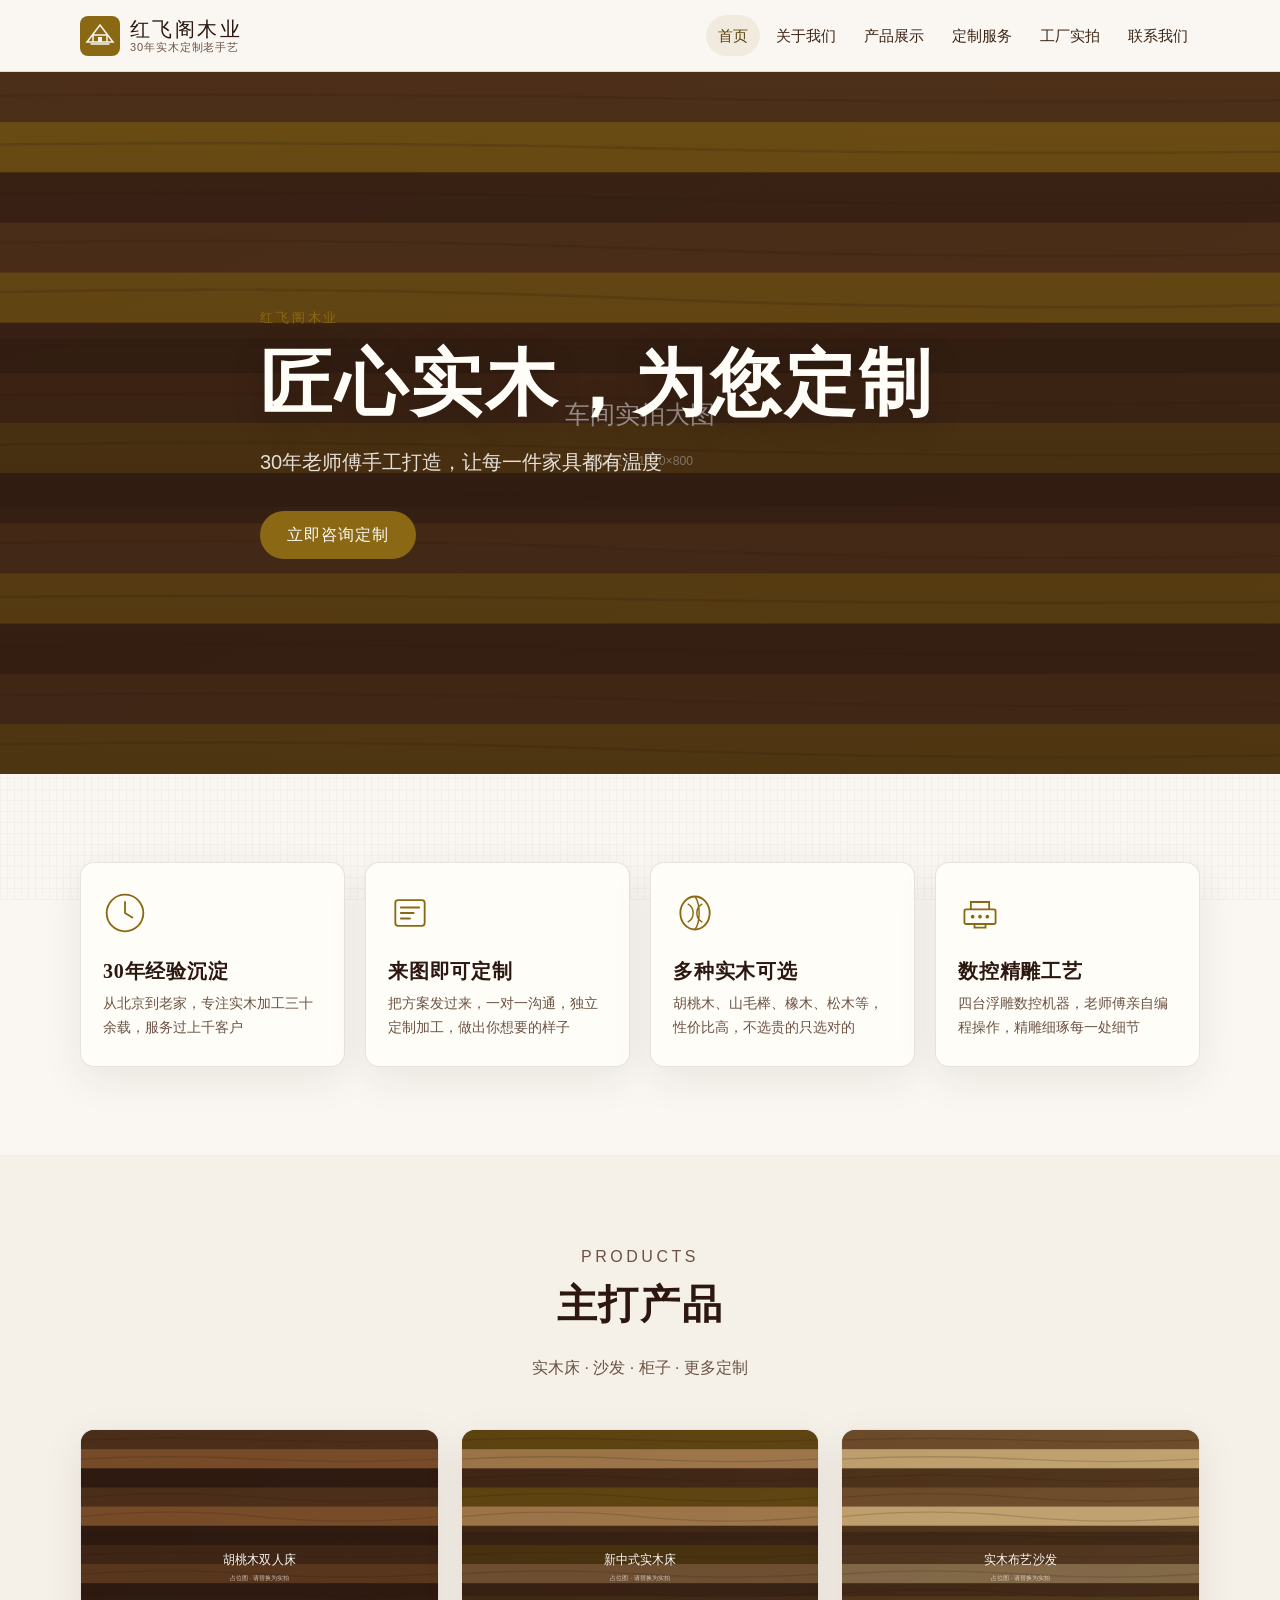
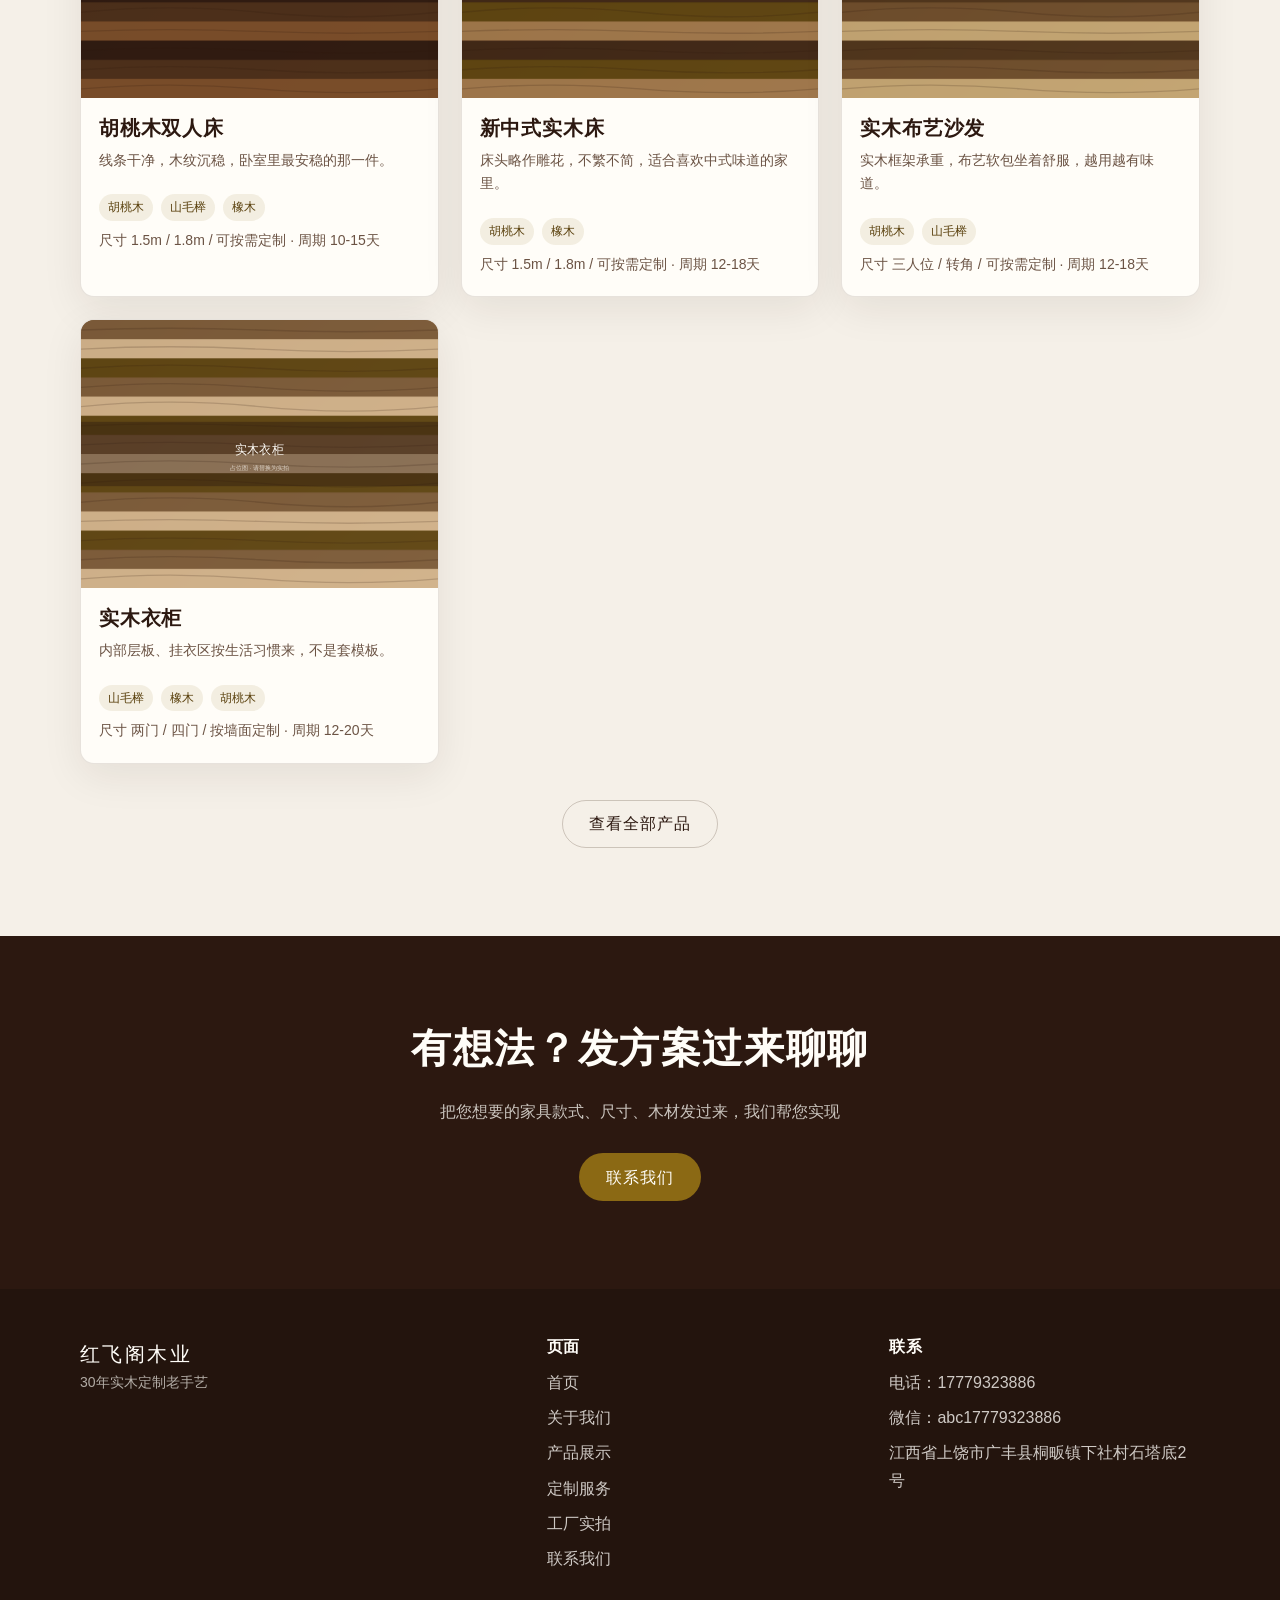
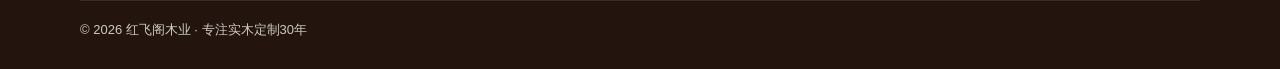
==== index.html @ c5421248 "first push" ====
<!DOCTYPE html>
<html lang="zh-CN">
<head>
  <meta charset="UTF-8">
  <meta name="viewport" content="width=device-width, initial-scale=1.0">
  <title>红飞阁木业 · 匠心实木，为您定制</title>
  <meta name="description" content="20年老师傅手工打造实木家具，来图定制床、沙发、柜子。胡桃木、山毛榉、橡木等多种实木可选。">
  <meta property="og:title" content="红飞阁木业 · 匠心实木，为您定制">
  <meta property="og:description" content="20年老师傅手工打造，让每一件家具都有温度。来图定制，多种实木可选。">
  <meta property="og:type" content="website">
  <meta property="og:image" content="images/hero/hero-bg.svg">
  <meta name="theme-color" content="#8B6914">
  <link rel="icon" href="images/favicon.svg" type="image/svg+xml">
  <link rel="stylesheet" href="css/style.css">
</head>
<body data-page="home">
  <a class="skip-link" href="#main">跳到主要内容</a>
  <header class="site-header" id="site-header"></header>
  <main id="main"></main>
  <footer class="site-footer" id="site-footer"></footer>
  <nav class="mobile-bar" id="mobile-bar" aria-label="快捷联系"></nav>
  <noscript>
    <section class="section">
      <div class="wrap">
        <h1>匠心实木，为您定制</h1>
        <p>请启用 JavaScript 以浏览完整网站。您也可以直接前往 <a href="contact.html">联系我们</a>。</p>
      </div>
    </section>
  </noscript>
  <script src="js/main.js"></script>
</body>
</html>
---- css/style.css ----
/* 红飞阁木业 — 全站样式 */

:root {
  --wood: #8b6914;
  --wood-light: #a0784c;
  --wood-soft: #c4a574;
  --wood-dark: #5c4310;
  --bg: #faf7f2;
  --bg-alt: #f5f0e8;
  --bg-deep: #2c1810;
  --ink: #2c1810;
  --ink-soft: #3c2415;
  --ink-muted: #6b5344;
  --moss: #4a6741;
  --moss-soft: #6b8a62;
  --line: rgba(60, 36, 21, 0.12);
  --line-strong: rgba(60, 36, 21, 0.22);
  --paper: #fffdf8;
  --shadow: 0 12px 40px rgba(44, 24, 16, 0.08);
  --shadow-lg: 0 24px 60px rgba(44, 24, 16, 0.14);
  --radius: 14px;
  --header-h: 72px;
  --bar-h: 64px;
  --font-serif: "Songti SC", "STSong", "SimSun", "Noto Serif SC", "Source Han Serif SC", Georgia, serif;
  --font-sans: "PingFang SC", "Hiragino Sans GB", "Microsoft YaHei", "Noto Sans SC", "Source Han Sans SC", sans-serif;
  --max: 1120px;
}

*,
*::before,
*::after {
  box-sizing: border-box;
}

html {
  scroll-behavior: smooth;
}

body {
  margin: 0;
  color: var(--ink);
  background: var(--bg);
  font-family: var(--font-sans);
  font-size: 16px;
  line-height: 1.7;
  -webkit-font-smoothing: antialiased;
}

body::before {
  content: "";
  position: fixed;
  inset: 0;
  pointer-events: none;
  z-index: 0;
  opacity: 0.035;
  background-image:
    repeating-linear-gradient(90deg, #3c2415 0 1px, transparent 1px 7px),
    repeating-linear-gradient(0deg, #3c2415 0 1px, transparent 1px 11px);
}

img {
  max-width: 100%;
  display: block;
}

a {
  color: inherit;
  text-decoration: none;
}

button,
input,
select,
textarea {
  font: inherit;
  color: inherit;
}

h1, h2, h3, h4 {
  font-family: var(--font-serif);
  font-weight: 600;
  line-height: 1.25;
  letter-spacing: 0.04em;
  margin: 0 0 0.6em;
}

p { margin: 0 0 1em; }
p:last-child { margin-bottom: 0; }

.skip-link {
  position: absolute;
  left: 12px;
  top: -48px;
  z-index: 100;
  background: var(--ink);
  color: var(--bg);
  padding: 8px 14px;
}

.skip-link:focus { top: 12px; }

.wrap {
  width: min(var(--max), calc(100% - 40px));
  margin: 0 auto;
}

.section {
  position: relative;
  z-index: 1;
  padding: 88px 0;
}

.section-alt { background: var(--bg-alt); }

.eyebrow {
  display: inline-block;
  color: var(--wood);
  font-size: 13px;
  letter-spacing: 0.22em;
  text-transform: uppercase;
  margin-bottom: 10px;
}

.section-head {
  text-align: center;
  max-width: 640px;
  margin: 0 auto 48px;
}

.section-head h2 {
  font-size: clamp(28px, 4vw, 40px);
}

.section-head p {
  color: var(--ink-muted);
  font-size: 16px;
}

.btn {
  display: inline-flex;
  align-items: center;
  justify-content: center;
  gap: 8px;
  min-height: 48px;
  padding: 0 26px;
  border-radius: 999px;
  border: 1px solid transparent;
  background: var(--wood);
  color: #fffdf8;
  cursor: pointer;
  transition: transform 0.2s, background 0.2s, box-shadow 0.2s;
  letter-spacing: 0.06em;
}

.btn:hover {
  background: var(--wood-dark);
  transform: translateY(-1px);
  box-shadow: var(--shadow);
}

.btn-ghost {
  background: transparent;
  color: #fffdf8;
  border-color: rgba(255, 253, 248, 0.45);
}

.btn-ghost:hover { background: rgba(255, 253, 248, 0.1); }

.btn-line {
  background: transparent;
  color: var(--ink);
  border-color: var(--line-strong);
}

.btn-line:hover { background: var(--bg-alt); }

/* Header */

.site-header {
  position: sticky;
  top: 0;
  z-index: 40;
  height: var(--header-h);
  background: rgba(250, 247, 242, 0.88);
  backdrop-filter: blur(16px);
  border-bottom: 1px solid var(--line);
}

.header-inner {
  height: 100%;
  display: flex;
  align-items: center;
  justify-content: space-between;
  gap: 24px;
}

.brand {
  display: flex;
  align-items: center;
  gap: 10px;
  min-width: 0;
}

.brand img {
  width: 40px;
  height: 40px;
}

.brand-text {
  display: flex;
  flex-direction: column;
  line-height: 1.15;
}

.brand-name {
  font-family: var(--font-serif);
  font-size: 20px;
  letter-spacing: 0.12em;
}

.brand-sub {
  font-size: 11px;
  color: var(--ink-muted);
  letter-spacing: 0.08em;
}

.nav {
  display: flex;
  align-items: center;
  gap: 4px;
}

.nav a {
  padding: 8px 12px;
  border-radius: 999px;
  color: var(--ink-soft);
  font-size: 15px;
}

.nav a:hover,
.nav a.is-active {
  color: var(--wood-dark);
  background: rgba(139, 105, 20, 0.08);
}

.menu-toggle {
  display: none;
  width: 44px;
  height: 44px;
  border: 0;
  background: transparent;
  cursor: pointer;
  padding: 10px;
}

.menu-toggle span,
.menu-toggle span::before,
.menu-toggle span::after {
  display: block;
  width: 22px;
  height: 2px;
  background: var(--ink);
  position: relative;
  transition: 0.2s;
}

.menu-toggle span::before,
.menu-toggle span::after {
  content: "";
  position: absolute;
  left: 0;
}

.menu-toggle span::before { top: -7px; }
.menu-toggle span::after { top: 7px; }

body.nav-open .menu-toggle span { background: transparent; }
body.nav-open .menu-toggle span::before { top: 0; transform: rotate(45deg); }
body.nav-open .menu-toggle span::after { top: 0; transform: rotate(-45deg); }

/* Hero */

.hero {
  position: relative;
  z-index: 1;
  min-height: min(78vh, 720px);
  display: flex;
  align-items: center;
  color: #fffdf8;
  overflow: hidden;
}

.hero-bg {
  position: absolute;
  inset: 0;
  background:
    linear-gradient(180deg, rgba(44, 24, 16, 0.35) 0%, rgba(44, 24, 16, 0.62) 100%),
    center / cover no-repeat;
}

.hero-inner {
  position: relative;
  padding: 96px 0 80px;
  max-width: 760px;
}

.hero h1 {
  font-size: clamp(40px, 7vw, 72px);
  margin-bottom: 16px;
  text-shadow: 0 8px 30px rgba(0, 0, 0, 0.25);
}

.hero .lead {
  font-size: clamp(16px, 2vw, 20px);
  color: rgba(255, 253, 248, 0.86);
  margin-bottom: 32px;
}

/* Highlights */

.highlights {
  display: grid;
  grid-template-columns: repeat(4, 1fr);
  gap: 20px;
}

.hl-card {
  background: var(--paper);
  border: 1px solid var(--line);
  border-radius: var(--radius);
  padding: 28px 22px 26px;
  box-shadow: var(--shadow);
}

.hl-icon {
  width: 44px;
  height: 44px;
  margin-bottom: 16px;
  color: var(--wood);
}

.hl-card h3 {
  font-size: 20px;
  margin-bottom: 8px;
}

.hl-card p {
  color: var(--ink-muted);
  font-size: 14px;
}

/* Product cards */

.product-grid {
  display: grid;
  grid-template-columns: repeat(3, 1fr);
  gap: 22px;
}

.product-card {
  background: var(--paper);
  border: 1px solid var(--line);
  border-radius: var(--radius);
  overflow: hidden;
  box-shadow: var(--shadow);
  display: flex;
  flex-direction: column;
  text-align: left;
  cursor: pointer;
  transition: transform 0.2s, box-shadow 0.2s;
}

.product-card:hover {
  transform: translateY(-3px);
  box-shadow: var(--shadow-lg);
}

.product-card .thumb {
  aspect-ratio: 4 / 3;
  background: var(--bg-alt);
  overflow: hidden;
}

.product-card .thumb img {
  width: 100%;
  height: 100%;
  object-fit: cover;
}

.product-card .body {
  padding: 18px 18px 20px;
  display: flex;
  flex-direction: column;
  gap: 8px;
  flex: 1;
}

.product-card h3 {
  font-size: 20px;
  margin: 0;
}

.product-meta {
  display: flex;
  flex-wrap: wrap;
  gap: 8px;
}

.tag {
  font-size: 12px;
  padding: 3px 9px;
  border-radius: 999px;
  background: rgba(139, 105, 20, 0.1);
  color: var(--wood-dark);
}

.muted { color: var(--ink-muted); font-size: 14px; }

.filters {
  display: flex;
  flex-wrap: wrap;
  justify-content: center;
  gap: 10px;
  margin-bottom: 36px;
}

.filter-btn {
  border: 1px solid var(--line-strong);
  background: transparent;
  border-radius: 999px;
  padding: 8px 16px;
  cursor: pointer;
}

.filter-btn.is-active,
.filter-btn:hover {
  background: var(--wood);
  color: #fffdf8;
  border-color: var(--wood);
}

.cat-intro {
  margin: -12px auto 36px;
  max-width: 720px;
  text-align: center;
  color: var(--ink-muted);
}

/* CTA band */

.cta-band {
  background: var(--bg-deep);
  color: #fffdf8;
  text-align: center;
}

.cta-band h2 { font-size: clamp(28px, 4vw, 40px); }
.cta-band p { color: rgba(255, 253, 248, 0.75); margin-bottom: 28px; }

/* About */

.story-grid {
  display: grid;
  grid-template-columns: 0.9fr 1.1fr;
  gap: 48px;
  align-items: start;
}

.story-quote {
  font-family: var(--font-serif);
  font-size: clamp(22px, 3vw, 30px);
  line-height: 1.55;
  color: var(--ink-soft);
  border-left: 3px solid var(--wood);
  padding-left: 20px;
}

.timeline {
  list-style: none;
  margin: 0;
  padding: 0;
  border-left: 2px solid var(--line-strong);
}

.timeline li {
  position: relative;
  padding: 0 0 28px 28px;
}

.timeline li::before {
  content: "";
  position: absolute;
  left: -7px;
  top: 8px;
  width: 12px;
  height: 12px;
  border-radius: 50%;
  background: var(--wood);
  box-shadow: 0 0 0 4px var(--bg);
}

.timeline .year {
  font-family: var(--font-serif);
  color: var(--wood);
  font-size: 15px;
  letter-spacing: 0.06em;
}

.philosophy {
  background: var(--bg-deep);
  color: #fffdf8;
}

.philosophy p { color: rgba(255, 253, 248, 0.78); max-width: 720px; }

/* Process */

.process {
  display: grid;
  grid-template-columns: repeat(5, 1fr);
  gap: 16px;
  counter-reset: step;
}

.process-step {
  background: var(--paper);
  border: 1px solid var(--line);
  border-radius: var(--radius);
  padding: 22px 18px;
  position: relative;
}

.process-num {
  font-family: var(--font-serif);
  font-size: 28px;
  color: var(--wood);
  display: block;
  margin-bottom: 8px;
}

/* Woods table */

.table-wrap {
  overflow-x: auto;
  border: 1px solid var(--line);
  border-radius: var(--radius);
  background: var(--paper);
}

table.woods {
  width: 100%;
  border-collapse: collapse;
  min-width: 720px;
}

table.woods th,
table.woods td {
  padding: 14px 16px;
  text-align: left;
  border-bottom: 1px solid var(--line);
  vertical-align: top;
}

table.woods th {
  background: var(--bg-alt);
  font-weight: 600;
  font-size: 14px;
}

table.woods tr:last-child td { border-bottom: 0; }

.woods-note {
  margin-top: 16px;
  color: var(--ink-muted);
  font-size: 14px;
}

.wood-cards { display: none; }

/* FAQ */

.faq {
  max-width: 800px;
  margin: 0 auto;
}

.faq-item {
  border-bottom: 1px solid var(--line);
}

.faq-item button {
  width: 100%;
  text-align: left;
  background: none;
  border: 0;
  padding: 18px 0;
  cursor: pointer;
  display: flex;
  justify-content: space-between;
  gap: 16px;
  font-family: var(--font-serif);
  font-size: 18px;
}

.faq-item .a {
  display: none;
  padding: 0 0 18px;
  color: var(--ink-muted);
}

.faq-item.is-open .a { display: block; }

.faq-item .mark {
  color: var(--wood);
  font-family: var(--font-sans);
}

/* Workshop gallery */

.gallery {
  columns: 3;
  column-gap: 16px;
}

.gallery-item {
  break-inside: avoid;
  margin-bottom: 16px;
  border-radius: var(--radius);
  overflow: hidden;
  border: 1px solid var(--line);
  background: var(--paper);
  cursor: zoom-in;
}

.gallery-item img {
  width: 100%;
  aspect-ratio: 4 / 3;
  object-fit: cover;
}

.gallery-item figcaption {
  padding: 10px 14px 12px;
  font-size: 14px;
  color: var(--ink-muted);
}

/* Contact */

.contact-grid {
  display: grid;
  grid-template-columns: 1.2fr 0.8fr;
  gap: 28px;
  align-items: stretch;
}

.contact-card {
  background: var(--paper);
  border: 1px solid var(--line);
  border-radius: var(--radius);
  padding: 28px;
  box-shadow: var(--shadow);
}

.contact-list {
  list-style: none;
  margin: 0 0 24px;
  padding: 0;
}

.contact-list li {
  padding: 12px 0;
  border-bottom: 1px solid var(--line);
}

.contact-list .label,
.wechat-side .label {
  display: block;
  font-size: 12px;
  letter-spacing: 0.12em;
  color: var(--wood);
  margin-bottom: 4px;
}

.contact-phone {
  font-family: var(--font-serif);
  font-size: 28px;
  letter-spacing: 0.04em;
}

.contact-actions {
  margin-top: 20px;
}

.wechat-side {
  text-align: center;
  display: flex;
  flex-direction: column;
  align-items: center;
  justify-content: center;
}

.wechat-side img {
  width: 200px;
  height: 200px;
  margin: 16px auto;
  background: #fff;
  border: 1px solid var(--line);
}

.closing {
  text-align: center;
  font-family: var(--font-serif);
  font-size: 22px;
  margin-top: 48px;
}

/* Footer */

.site-footer {
  position: relative;
  z-index: 1;
  background: #23140d;
  color: rgba(255, 253, 248, 0.78);
  padding: 48px 0 28px;
}

.footer-grid {
  display: grid;
  grid-template-columns: 1.4fr 1fr 1fr;
  gap: 32px;
  margin-bottom: 28px;
}

.site-footer .brand-name { color: #fffdf8; }
.site-footer a:hover { color: #fffdf8; }
.site-footer h3 {
  color: #fffdf8;
  font-size: 16px;
  margin-bottom: 12px;
}

.footer-nav,
.footer-contact {
  display: flex;
  flex-direction: column;
  gap: 8px;
}

.copy {
  border-top: 1px solid rgba(255, 253, 248, 0.1);
  padding-top: 18px;
  font-size: 13px;
}

/* Mobile bar */

.mobile-bar {
  display: none;
  position: fixed;
  left: 0;
  right: 0;
  bottom: 0;
  z-index: 45;
  height: var(--bar-h);
  background: #23140d;
  color: #fffdf8;
  grid-template-columns: 1fr 1fr;
}

.mobile-bar a {
  display: flex;
  align-items: center;
  justify-content: center;
  font-size: 14px;
  border-right: 1px solid rgba(255, 253, 248, 0.1);
}

.mobile-bar a:last-child { border-right: 0; background: var(--wood); }

/* Lightbox / modal */

.overlay {
  position: fixed;
  inset: 0;
  background: rgba(20, 10, 6, 0.78);
  z-index: 60;
  display: none;
  align-items: center;
  justify-content: center;
  padding: 24px;
}

.overlay.is-open { display: flex; }

.overlay img {
  max-width: min(960px, 100%);
  max-height: 82vh;
  border-radius: 8px;
}

.overlay .panel {
  width: min(720px, 100%);
  max-height: 88vh;
  overflow: auto;
  background: var(--paper);
  border-radius: 16px;
  padding: 28px;
}

.overlay .close {
  position: absolute;
  top: 16px;
  right: 18px;
  width: 40px;
  height: 40px;
  border: 0;
  border-radius: 50%;
  background: rgba(255, 253, 248, 0.92);
  cursor: pointer;
  font-size: 22px;
}

.detail-images {
  display: grid;
  grid-template-columns: repeat(auto-fit, minmax(180px, 1fr));
  gap: 10px;
  margin: 16px 0;
}

.detail-images img {
  width: 100%;
  aspect-ratio: 4 / 3;
  object-fit: cover;
  border-radius: 8px;
  cursor: zoom-in;
}

.wechat-box {
  text-align: center;
}

.wechat-box img {
  width: 220px;
  height: 220px;
  margin: 12px auto;
  background: #fff;
}

.page-hero {
  padding: 72px 0 24px;
  text-align: center;
}

.page-hero h1 {
  font-size: clamp(32px, 5vw, 48px);
}

/* Responsive */

@media (max-width: 960px) {
  .highlights,
  .product-grid,
  .process {
    grid-template-columns: repeat(2, 1fr);
  }

  .story-grid,
  .contact-grid,
  .footer-grid {
    grid-template-columns: 1fr;
  }

  .gallery { columns: 2; }
}

@media (max-width: 760px) {
  .menu-toggle { display: block; }

  .nav {
    display: none;
    position: absolute;
    top: var(--header-h);
    left: 0;
    right: 0;
    background: var(--bg);
    border-bottom: 1px solid var(--line);
    flex-direction: column;
    align-items: stretch;
    padding: 12px 16px 20px;
  }

  body.nav-open .nav { display: flex; }

  .highlights,
  .product-grid,
  .process {
    grid-template-columns: 1fr;
  }

  .gallery { columns: 1; }

  .mobile-bar { display: grid; }

  body { padding-bottom: var(--bar-h); }

  .section { padding: 64px 0; }

  table.woods { display: none; }

  .wood-cards {
    display: grid;
    gap: 14px;
  }

  .wood-card {
    background: var(--paper);
    border: 1px solid var(--line);
    border-radius: var(--radius);
    padding: 16px 18px;
  }

  .wood-card h3 { margin-bottom: 8px; }

  .wood-card dl {
    display: grid;
    grid-template-columns: 72px 1fr;
    gap: 6px 10px;
    margin: 0;
    font-size: 14px;
  }

  .wood-card dt { color: var(--ink-muted); }
}

@media (prefers-reduced-motion: reduce) {
  html { scroll-behavior: auto; }
  .btn, .product-card { transition: none; }
}
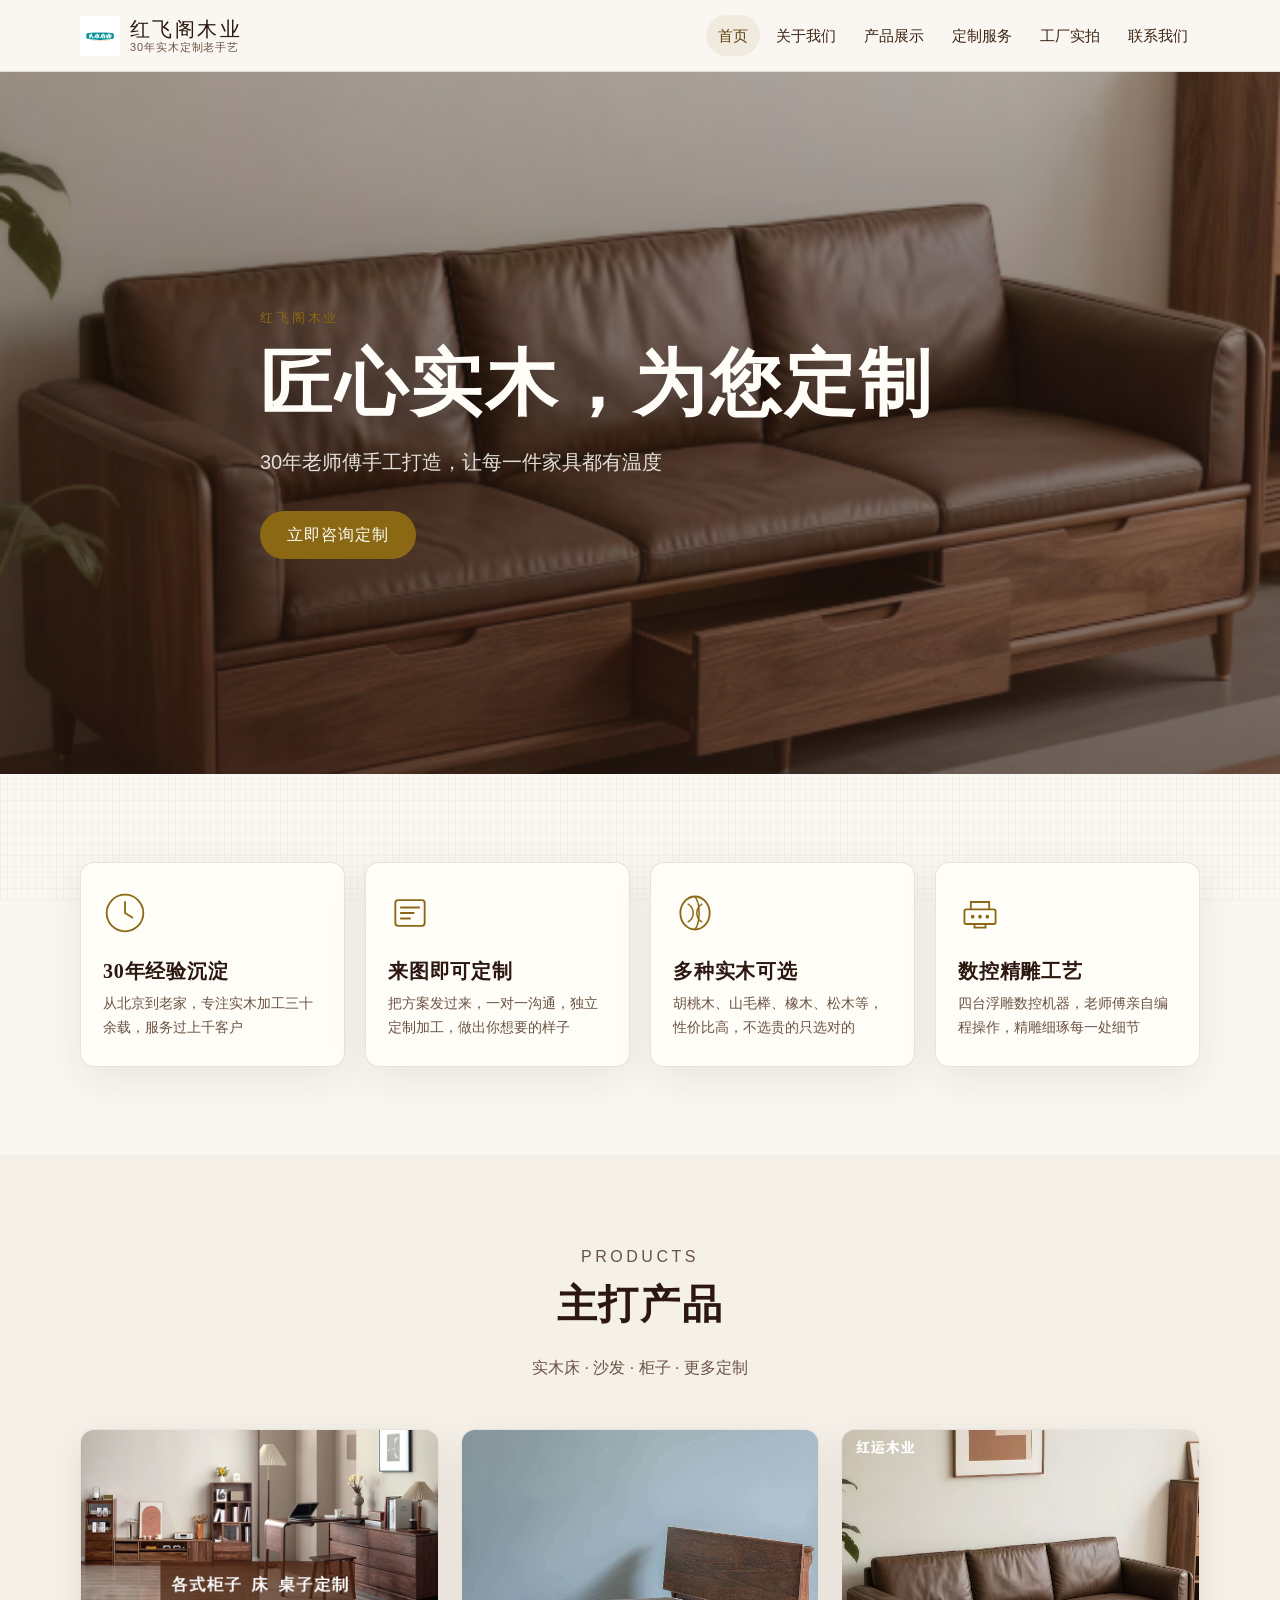
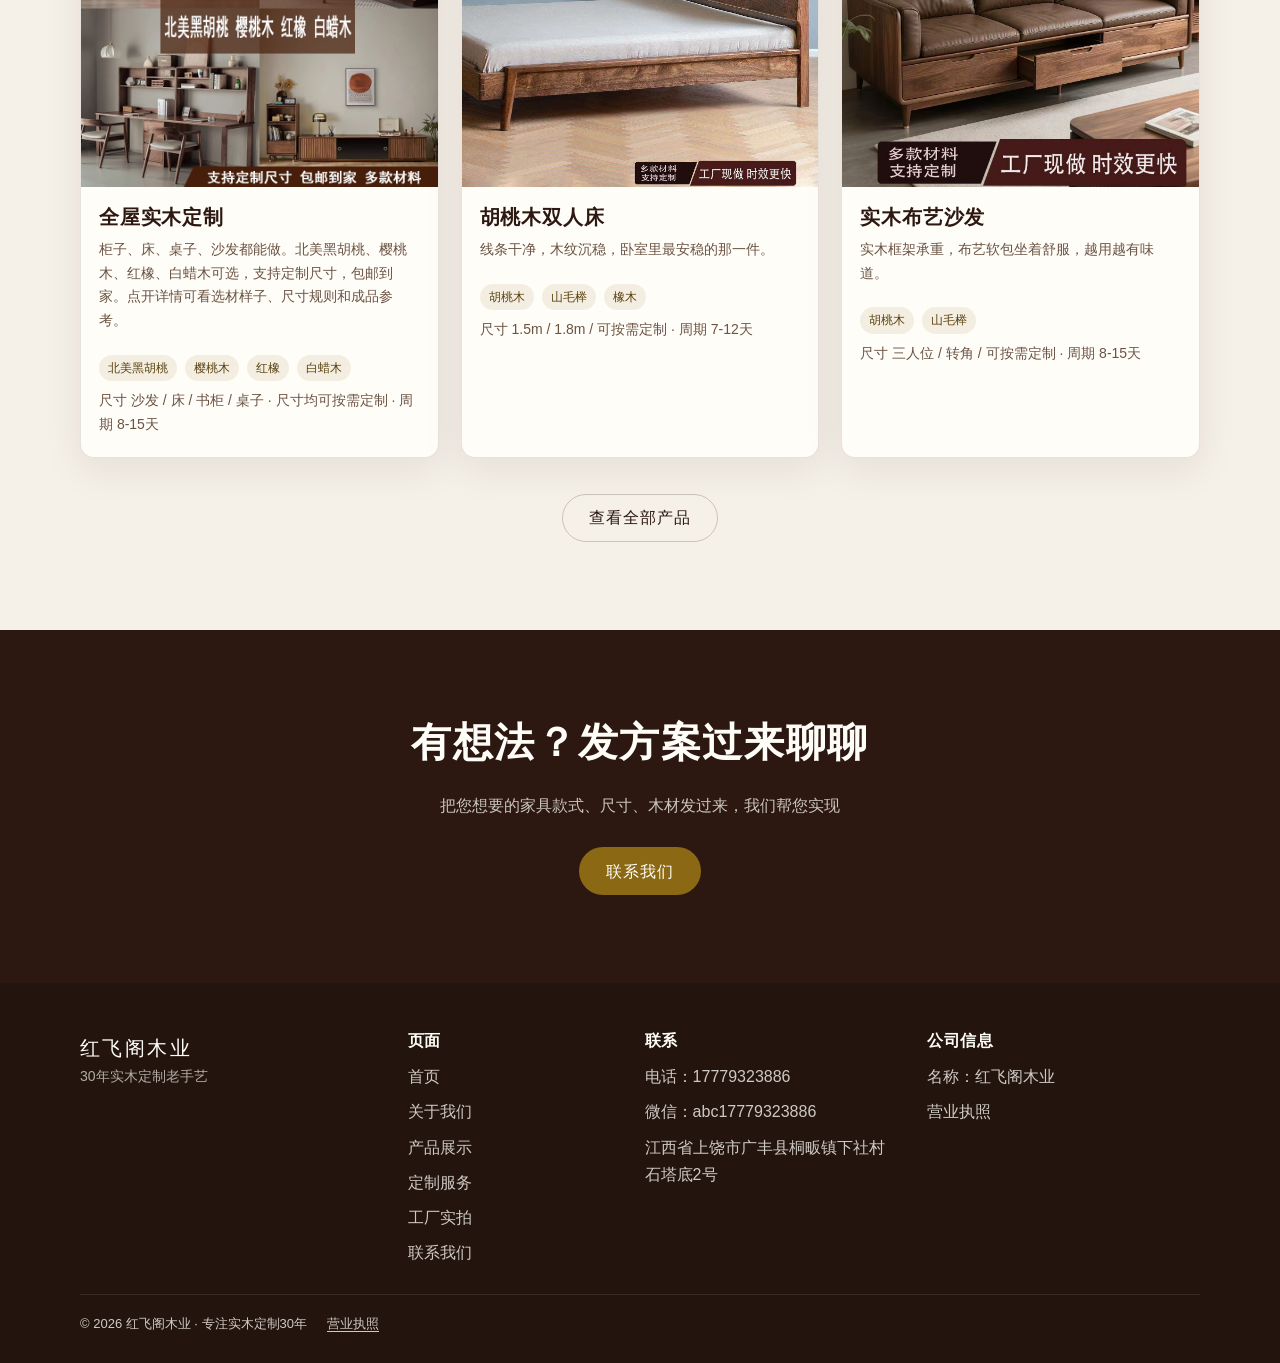
==== commit 11e0a6be: "更新" ====
--- a/index.html
+++ b/index.html
@@ -4,13 +4,13 @@
   <meta charset="UTF-8">
   <meta name="viewport" content="width=device-width, initial-scale=1.0">
   <title>红飞阁木业 · 匠心实木，为您定制</title>
-  <meta name="description" content="20年老师傅手工打造实木家具，来图定制床、沙发、柜子。胡桃木、山毛榉、橡木等多种实木可选。">
+  <meta name="description" content="30年老师傅手工打造实木家具，来图定制床、沙发、柜子。胡桃木、山毛榉、橡木等多种实木可选。">
   <meta property="og:title" content="红飞阁木业 · 匠心实木，为您定制">
-  <meta property="og:description" content="20年老师傅手工打造，让每一件家具都有温度。来图定制，多种实木可选。">
+  <meta property="og:description" content="30年老师傅手工打造，让每一件家具都有温度。来图定制，多种实木可选。">
   <meta property="og:type" content="website">
   <meta property="og:image" content="images/hero/hero-bg.svg">
   <meta name="theme-color" content="#8B6914">
-  <link rel="icon" href="images/favicon.svg" type="image/svg+xml">
+  <link rel="icon" href="images/favicon.ico" type="image/svg+xml">
   <link rel="stylesheet" href="css/style.css">
 </head>
 <body data-page="home">
--- a/css/style.css
+++ b/css/style.css
@@ -367,16 +367,16 @@
   flex-direction: column;
   text-align: left;
   cursor: pointer;
-  transition: transform 0.2s, box-shadow 0.2s;
+  transition: box-shadow 0.2s, border-color 0.2s;
 }
 
 .product-card:hover {
-  transform: translateY(-3px);
   box-shadow: var(--shadow-lg);
+  border-color: var(--line-strong);
 }
 
 .product-card .thumb {
-  aspect-ratio: 4 / 3;
+  aspect-ratio: 1 / 1;
   background: var(--bg-alt);
   overflow: hidden;
 }
@@ -384,7 +384,9 @@
 .product-card .thumb img {
   width: 100%;
   height: 100%;
-  object-fit: cover;
+  object-fit: contain;
+  object-position: center;
+  image-rendering: auto;
 }
 
 .product-card .body {
@@ -618,13 +620,13 @@
 /* Workshop gallery */
 
 .gallery {
-  columns: 3;
-  column-gap: 16px;
+  display: grid;
+  grid-template-columns: repeat(3, 1fr);
+  gap: 16px;
 }
 
 .gallery-item {
-  break-inside: avoid;
-  margin-bottom: 16px;
+  margin: 0;
   border-radius: var(--radius);
   overflow: hidden;
   border: 1px solid var(--line);
@@ -726,7 +728,7 @@
 
 .footer-grid {
   display: grid;
-  grid-template-columns: 1.4fr 1fr 1fr;
+  grid-template-columns: 1.3fr 0.9fr 1.1fr 1.2fr;
   gap: 32px;
   margin-bottom: 28px;
 }
@@ -739,6 +741,10 @@
   margin-bottom: 12px;
 }
 
+.footer-sub {
+  color: rgba(255, 253, 248, 0.65);
+}
+
 .footer-nav,
 .footer-contact {
   display: flex;
@@ -750,6 +756,80 @@
   border-top: 1px solid rgba(255, 253, 248, 0.1);
   padding-top: 18px;
   font-size: 13px;
+  display: flex;
+  flex-wrap: wrap;
+  gap: 8px 20px;
+  align-items: center;
+}
+
+.copy a {
+  text-decoration: underline;
+  text-underline-offset: 3px;
+}
+
+.legal-grid {
+  display: grid;
+  grid-template-columns: 0.9fr 1.1fr;
+  gap: 28px;
+  align-items: start;
+}
+
+#license {
+  scroll-margin-top: calc(var(--header-h) + 12px);
+}
+
+.license-card {
+  margin: 0;
+  border-radius: var(--radius);
+  overflow: hidden;
+  border: 1px solid var(--line);
+  background: var(--paper);
+  cursor: zoom-in;
+  box-shadow: var(--shadow);
+}
+
+.license-card img {
+  width: 100%;
+  background: #fff;
+}
+
+.license-card figcaption {
+  padding: 12px 16px 16px;
+  font-size: 14px;
+  color: var(--ink-muted);
+}
+
+.notfound {
+  min-height: calc(100vh - var(--header-h) - 220px);
+  display: flex;
+  align-items: center;
+  text-align: center;
+  padding: 72px 0 96px;
+}
+
+.notfound-mark {
+  font-family: var(--font-serif);
+  font-size: clamp(40px, 8vw, 72px);
+  color: var(--wood);
+  margin: 8px 0 12px;
+  letter-spacing: 0.12em;
+}
+
+.notfound h1 {
+  font-size: clamp(24px, 4vw, 36px);
+  margin-bottom: 12px;
+}
+
+.notfound .muted {
+  max-width: 520px;
+  margin: 0 auto 28px;
+}
+
+.notfound-actions {
+  display: flex;
+  flex-wrap: wrap;
+  gap: 12px;
+  justify-content: center;
 }
 
 /* Mobile bar */
@@ -798,6 +878,72 @@
   border-radius: 8px;
 }
 
+.lightbox {
+  position: fixed;
+  inset: 0;
+  z-index: 70;
+  display: none;
+  align-items: center;
+  justify-content: center;
+  padding: 56px 72px 48px;
+  background: rgba(20, 10, 6, 0.88);
+}
+
+.lightbox.is-open { display: flex; }
+
+.lightbox img {
+  max-width: min(1100px, 100%);
+  max-height: 84vh;
+  object-fit: contain;
+  border-radius: 8px;
+}
+
+.lightbox .close {
+  position: absolute;
+  top: 16px;
+  right: 18px;
+  width: 40px;
+  height: 40px;
+  border: 0;
+  border-radius: 50%;
+  background: rgba(255, 253, 248, 0.92);
+  cursor: pointer;
+  font-size: 22px;
+}
+
+.lb-nav {
+  position: absolute;
+  top: 50%;
+  transform: translateY(-50%);
+  width: 44px;
+  height: 44px;
+  border: 0;
+  border-radius: 50%;
+  background: rgba(255, 253, 248, 0.92);
+  cursor: pointer;
+  font-size: 28px;
+  line-height: 1;
+}
+
+.lb-prev { left: 16px; }
+.lb-next { right: 16px; }
+
+.lightbox:not(.has-nav) .lb-nav,
+.lightbox:not(.has-nav) .lightbox-count {
+  display: none;
+}
+
+.lightbox-count {
+  position: absolute;
+  bottom: 16px;
+  left: 0;
+  right: 0;
+  text-align: center;
+  color: rgba(255, 253, 248, 0.86);
+  font-size: 14px;
+  pointer-events: none;
+}
+
 .overlay .panel {
   width: min(720px, 100%);
   max-height: 88vh;
@@ -866,11 +1012,12 @@
 
   .story-grid,
   .contact-grid,
+  .legal-grid,
   .footer-grid {
     grid-template-columns: 1fr;
   }
 
-  .gallery { columns: 2; }
+  .gallery { grid-template-columns: repeat(2, 1fr); }
 }
 
 @media (max-width: 760px) {
@@ -897,7 +1044,7 @@
     grid-template-columns: 1fr;
   }
 
-  .gallery { columns: 1; }
+  .gallery { grid-template-columns: 1fr; }
 
   .mobile-bar { display: grid; }
 
@@ -934,5 +1081,5 @@
 
 @media (prefers-reduced-motion: reduce) {
   html { scroll-behavior: auto; }
-  .btn, .product-card { transition: none; }
-}
+  .btn { transition: none; }
+}
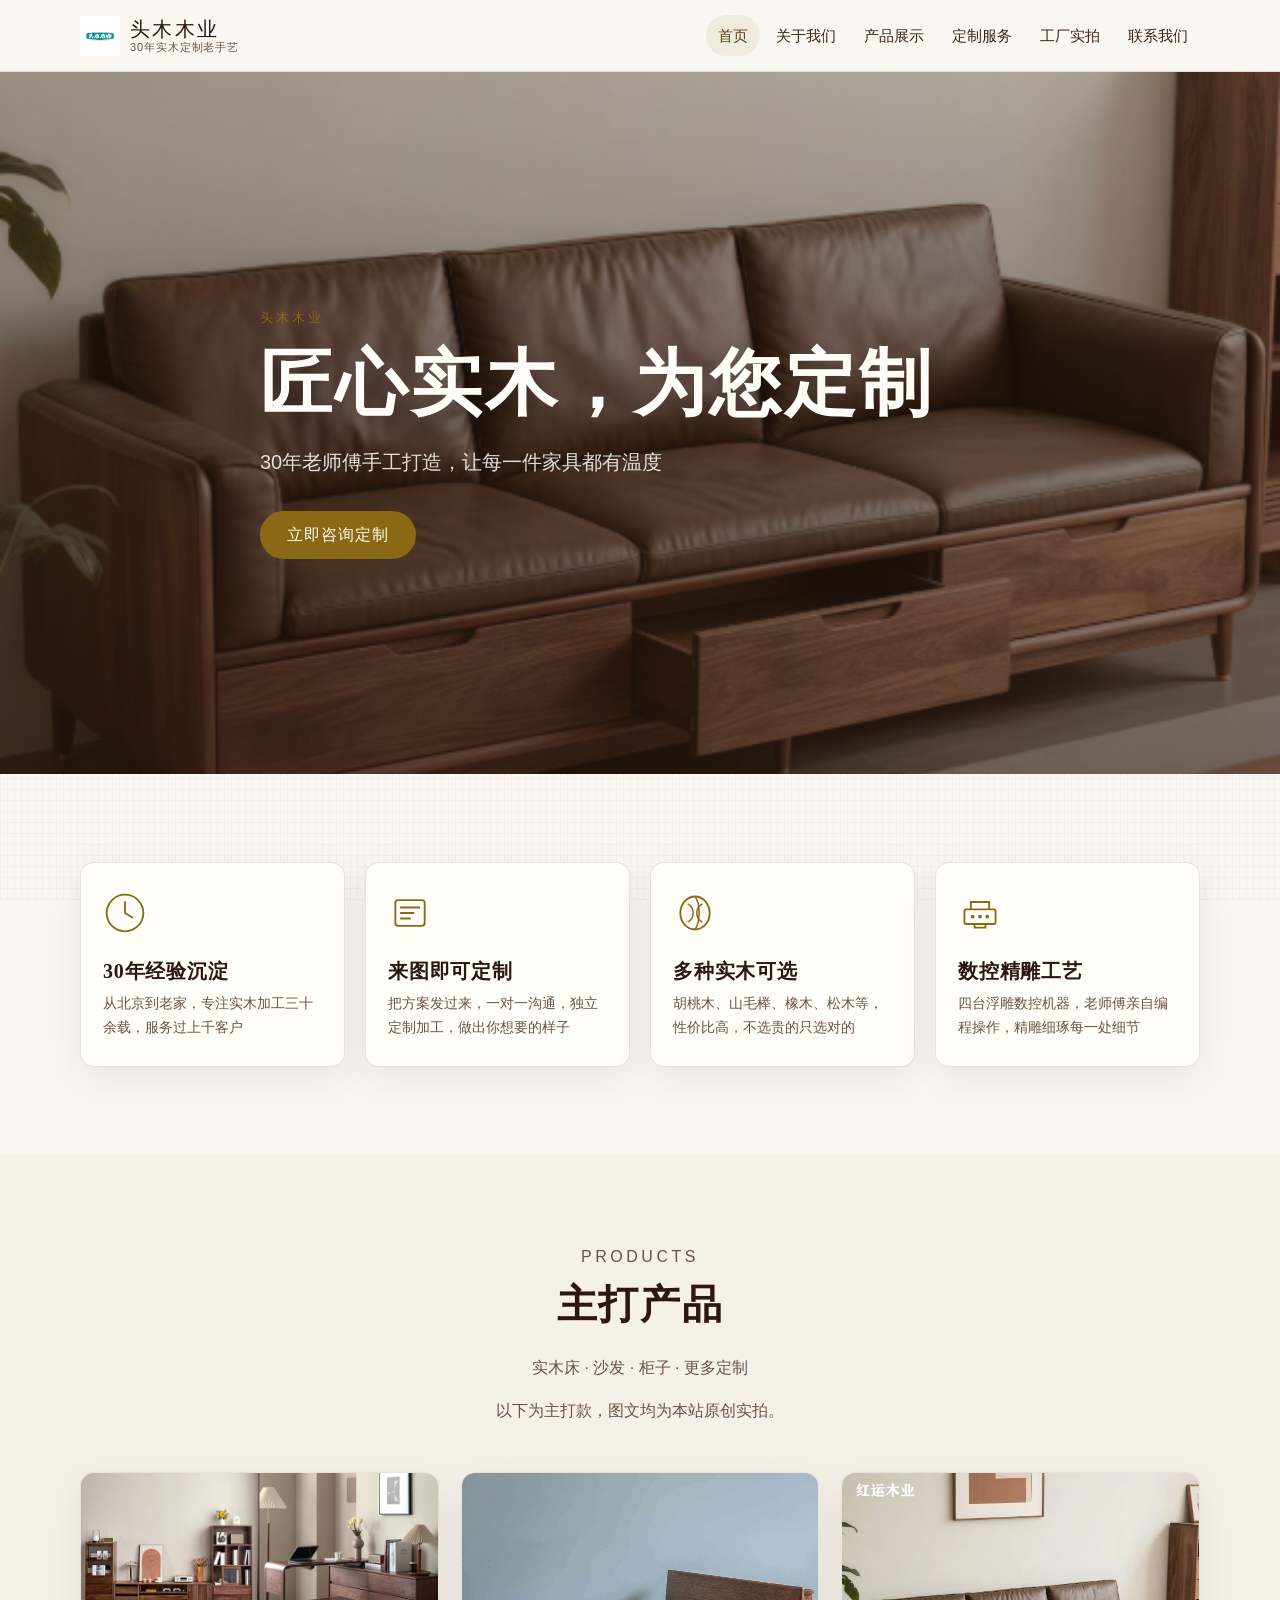
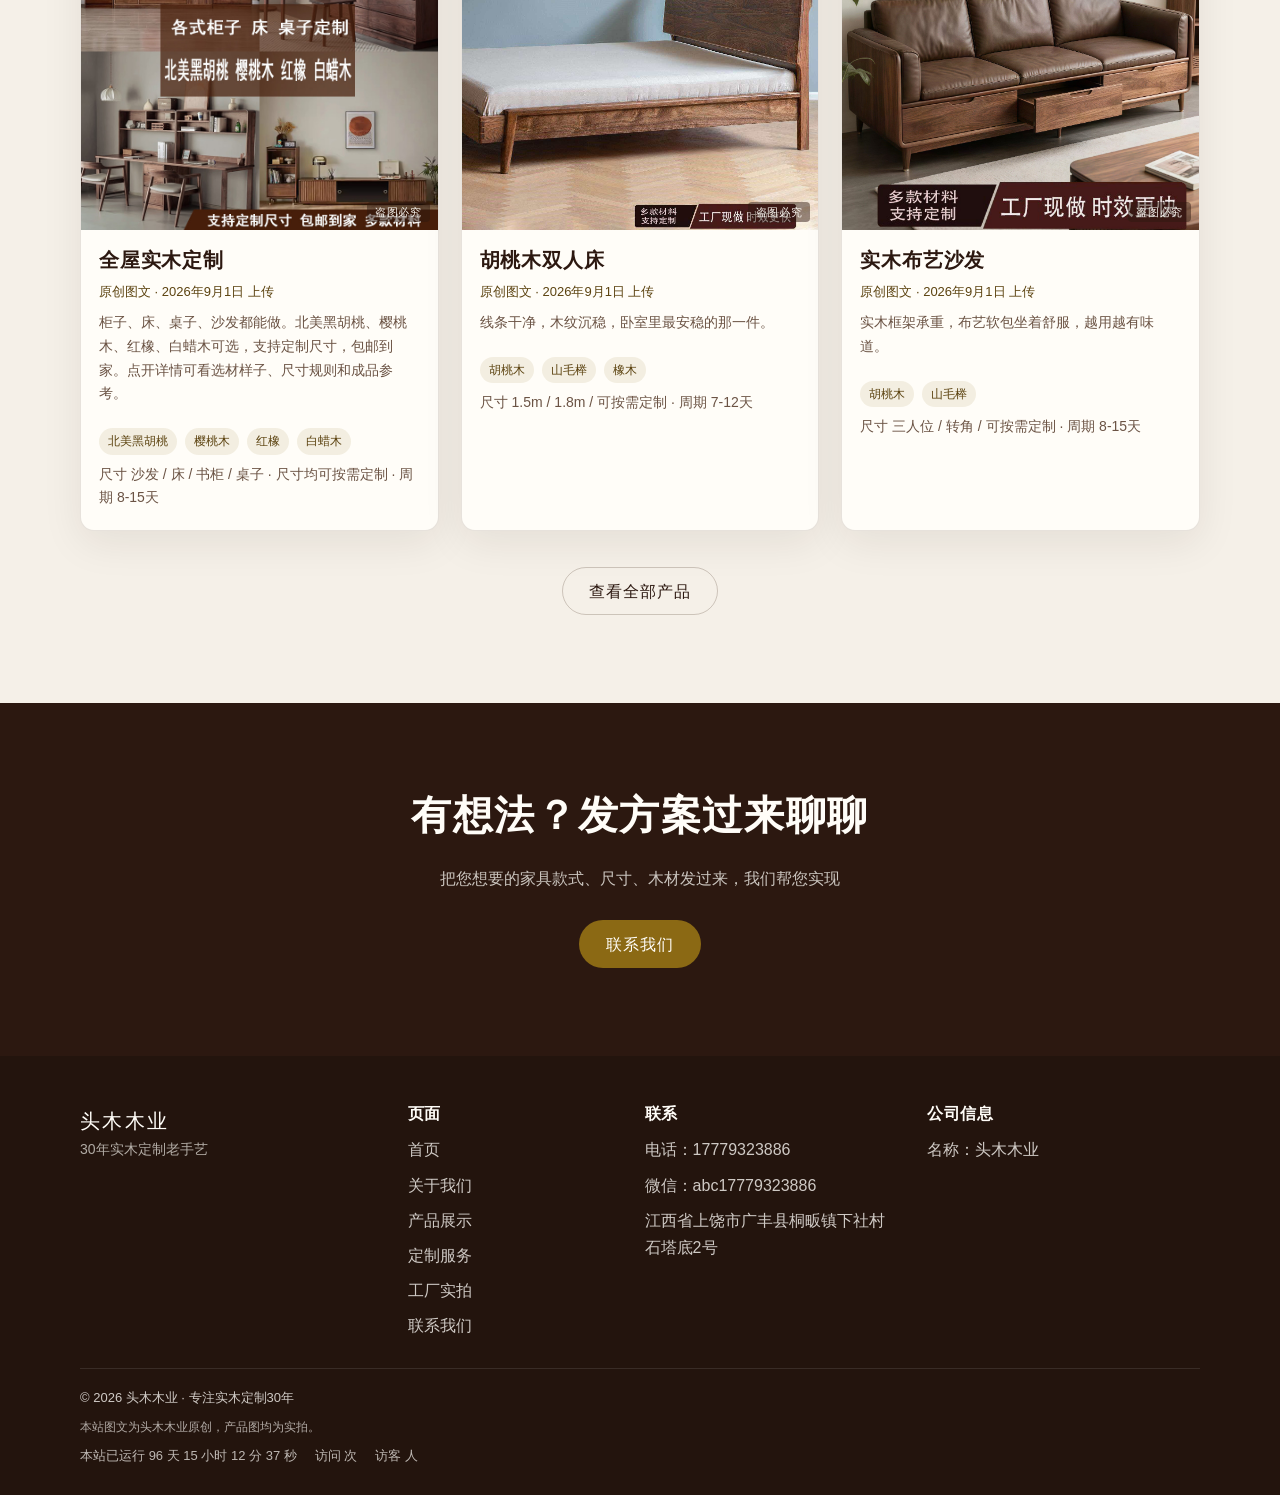
==== commit 0e4f684c: "修改名称" ====
--- a/index.html
+++ b/index.html
@@ -1,32 +1,54 @@
-<!DOCTYPE html>
+<!doctype html>
 <html lang="zh-CN">
-<head>
-  <meta charset="UTF-8">
-  <meta name="viewport" content="width=device-width, initial-scale=1.0">
-  <title>红飞阁木业 · 匠心实木，为您定制</title>
-  <meta name="description" content="30年老师傅手工打造实木家具，来图定制床、沙发、柜子。胡桃木、山毛榉、橡木等多种实木可选。">
-  <meta property="og:title" content="红飞阁木业 · 匠心实木，为您定制">
-  <meta property="og:description" content="30年老师傅手工打造，让每一件家具都有温度。来图定制，多种实木可选。">
-  <meta property="og:type" content="website">
-  <meta property="og:image" content="images/hero/hero-bg.svg">
-  <meta name="theme-color" content="#8B6914">
-  <link rel="icon" href="images/favicon.ico" type="image/svg+xml">
-  <link rel="stylesheet" href="css/style.css">
-</head>
-<body data-page="home">
-  <a class="skip-link" href="#main">跳到主要内容</a>
-  <header class="site-header" id="site-header"></header>
-  <main id="main"></main>
-  <footer class="site-footer" id="site-footer"></footer>
-  <nav class="mobile-bar" id="mobile-bar" aria-label="快捷联系"></nav>
-  <noscript>
-    <section class="section">
-      <div class="wrap">
-        <h1>匠心实木，为您定制</h1>
-        <p>请启用 JavaScript 以浏览完整网站。您也可以直接前往 <a href="contact.html">联系我们</a>。</p>
-      </div>
-    </section>
-  </noscript>
-  <script src="js/main.js"></script>
-</body>
+  <head>
+    <meta charset="UTF-8" />
+    <meta name="viewport" content="width=device-width, initial-scale=1.0" />
+    <title>头木木业 · 匠心实木，为您定制</title>
+    <meta
+      name="description"
+      content="江西上饶广丰实木家具定制。陈师傅30年手艺，来图做床、沙发、柜子、梳妆台。北美黑胡桃、樱桃木、红橡、白蜡木可选，支持定制尺寸。"
+    />
+    <meta
+      name="keywords"
+      content="头木木业,实木家具定制,来图定制,实木床,实木沙发,茶颜边柜,满月梳妆台,北美黑胡桃,上饶广丰家具"
+    />
+    <meta name="author" content="头木木业" />
+    <meta name="robots" content="index, follow" />
+    <meta property="og:title" content="头木木业 · 匠心实木，为您定制" />
+    <meta
+      property="og:description"
+      content="江西上饶广丰实木家具定制。陈师傅30年手艺，来图做床、沙发、柜子、梳妆台。"
+    />
+    <meta property="og:type" content="website" />
+    <meta property="og:locale" content="zh_CN" />
+    <meta property="og:site_name" content="头木木业" />
+    <meta property="og:image" content="images/hero/hero-bg.png" />
+    <meta name="twitter:card" content="summary_large_image" />
+    <meta name="theme-color" content="#8B6914" />
+    <meta name="baidu-site-verification" content="codeva-MZtKmOPTzh" />
+    <!-- 百度站长平台验证 -->
+    <link rel="canonical" href="index.html" />
+    <link rel="icon" href="images/favicon.ico" type="image/x-icon" />
+    <link rel="apple-touch-icon" href="images/logo.jpeg" />
+    <link rel="stylesheet" href="css/style.css" />
+  </head>
+  <body data-page="home">
+    <a class="skip-link" href="#main">跳到主要内容</a>
+    <header class="site-header" id="site-header"></header>
+    <main id="main"></main>
+    <footer class="site-footer" id="site-footer"></footer>
+    <nav class="mobile-bar" id="mobile-bar" aria-label="快捷联系"></nav>
+    <noscript>
+      <section class="section">
+        <div class="wrap">
+          <h1>匠心实木，为您定制</h1>
+          <p>
+            请启用 JavaScript 以浏览完整网站。您也可以直接前往
+            <a href="contact.html">联系我们</a>。
+          </p>
+        </div>
+      </section>
+    </noscript>
+    <script src="js/main.js"></script>
+  </body>
 </html>
--- a/css/style.css
+++ b/css/style.css
@@ -1,4 +1,4 @@
-/* 红飞阁木业 — 全站样式 */
+/* 头木木业 — 全站样式 */
 
 :root {
   --wood: #8b6914;
@@ -21,8 +21,12 @@
   --radius: 14px;
   --header-h: 72px;
   --bar-h: 64px;
-  --font-serif: "Songti SC", "STSong", "SimSun", "Noto Serif SC", "Source Han Serif SC", Georgia, serif;
-  --font-sans: "PingFang SC", "Hiragino Sans GB", "Microsoft YaHei", "Noto Sans SC", "Source Han Sans SC", sans-serif;
+  --font-serif:
+    "Songti SC", "STSong", "SimSun", "Noto Serif SC", "Source Han Serif SC",
+    Georgia, serif;
+  --font-sans:
+    "PingFang SC", "Hiragino Sans GB", "Microsoft YaHei", "Noto Sans SC",
+    "Source Han Sans SC", sans-serif;
   --max: 1120px;
 }
 
@@ -76,7 +80,10 @@
   color: inherit;
 }
 
-h1, h2, h3, h4 {
+h1,
+h2,
+h3,
+h4 {
   font-family: var(--font-serif);
   font-weight: 600;
   line-height: 1.25;
@@ -84,8 +91,12 @@
   margin: 0 0 0.6em;
 }
 
-p { margin: 0 0 1em; }
-p:last-child { margin-bottom: 0; }
+p {
+  margin: 0 0 1em;
+}
+p:last-child {
+  margin-bottom: 0;
+}
 
 .skip-link {
   position: absolute;
@@ -97,7 +108,9 @@
   padding: 8px 14px;
 }
 
-.skip-link:focus { top: 12px; }
+.skip-link:focus {
+  top: 12px;
+}
 
 .wrap {
   width: min(var(--max), calc(100% - 40px));
@@ -110,7 +123,9 @@
   padding: 88px 0;
 }
 
-.section-alt { background: var(--bg-alt); }
+.section-alt {
+  background: var(--bg-alt);
+}
 
 .eyebrow {
   display: inline-block;
@@ -148,7 +163,10 @@
   background: var(--wood);
   color: #fffdf8;
   cursor: pointer;
-  transition: transform 0.2s, background 0.2s, box-shadow 0.2s;
+  transition:
+    transform 0.2s,
+    background 0.2s,
+    box-shadow 0.2s;
   letter-spacing: 0.06em;
 }
 
@@ -164,7 +182,9 @@
   border-color: rgba(255, 253, 248, 0.45);
 }
 
-.btn-ghost:hover { background: rgba(255, 253, 248, 0.1); }
+.btn-ghost:hover {
+  background: rgba(255, 253, 248, 0.1);
+}
 
 .btn-line {
   background: transparent;
@@ -172,7 +192,9 @@
   border-color: var(--line-strong);
 }
 
-.btn-line:hover { background: var(--bg-alt); }
+.btn-line:hover {
+  background: var(--bg-alt);
+}
 
 /* Header */
 
@@ -271,12 +293,24 @@
   left: 0;
 }
 
-.menu-toggle span::before { top: -7px; }
-.menu-toggle span::after { top: 7px; }
-
-body.nav-open .menu-toggle span { background: transparent; }
-body.nav-open .menu-toggle span::before { top: 0; transform: rotate(45deg); }
-body.nav-open .menu-toggle span::after { top: 0; transform: rotate(-45deg); }
+.menu-toggle span::before {
+  top: -7px;
+}
+.menu-toggle span::after {
+  top: 7px;
+}
+
+body.nav-open .menu-toggle span {
+  background: transparent;
+}
+body.nav-open .menu-toggle span::before {
+  top: 0;
+  transform: rotate(45deg);
+}
+body.nav-open .menu-toggle span::after {
+  top: 0;
+  transform: rotate(-45deg);
+}
 
 /* Hero */
 
@@ -294,7 +328,11 @@
   position: absolute;
   inset: 0;
   background:
-    linear-gradient(180deg, rgba(44, 24, 16, 0.35) 0%, rgba(44, 24, 16, 0.62) 100%),
+    linear-gradient(
+      180deg,
+      rgba(44, 24, 16, 0.35) 0%,
+      rgba(44, 24, 16, 0.62) 100%
+    ),
     center / cover no-repeat;
 }
 
@@ -367,7 +405,9 @@
   flex-direction: column;
   text-align: left;
   cursor: pointer;
-  transition: box-shadow 0.2s, border-color 0.2s;
+  transition:
+    box-shadow 0.2s,
+    border-color 0.2s;
 }
 
 .product-card:hover {
@@ -376,6 +416,7 @@
 }
 
 .product-card .thumb {
+  position: relative;
   aspect-ratio: 1 / 1;
   background: var(--bg-alt);
   overflow: hidden;
@@ -389,6 +430,35 @@
   image-rendering: auto;
 }
 
+.img-protect {
+  position: relative;
+}
+
+.img-protect .wm {
+  position: absolute;
+  right: 8px;
+  bottom: 8px;
+  z-index: 2;
+  pointer-events: none;
+  font-size: 11px;
+  letter-spacing: 0.06em;
+  color: rgba(255, 253, 248, 0.95);
+  background: rgba(44, 24, 16, 0.48);
+  padding: 3px 8px;
+  border-radius: 4px;
+  line-height: 1.3;
+}
+
+.origin-note {
+  margin: 0;
+  font-size: 13px;
+  color: var(--wood-dark);
+}
+
+.page-origin {
+  margin-top: 10px;
+}
+
 .product-card .body {
   padding: 18px 18px 20px;
   display: flex;
@@ -416,7 +486,10 @@
   color: var(--wood-dark);
 }
 
-.muted { color: var(--ink-muted); font-size: 14px; }
+.muted {
+  color: var(--ink-muted);
+  font-size: 14px;
+}
 
 .filters {
   display: flex;
@@ -456,8 +529,13 @@
   text-align: center;
 }
 
-.cta-band h2 { font-size: clamp(28px, 4vw, 40px); }
-.cta-band p { color: rgba(255, 253, 248, 0.75); margin-bottom: 28px; }
+.cta-band h2 {
+  font-size: clamp(28px, 4vw, 40px);
+}
+.cta-band p {
+  color: rgba(255, 253, 248, 0.75);
+  margin-bottom: 28px;
+}
 
 /* About */
 
@@ -513,7 +591,10 @@
   color: #fffdf8;
 }
 
-.philosophy p { color: rgba(255, 253, 248, 0.78); max-width: 720px; }
+.philosophy p {
+  color: rgba(255, 253, 248, 0.78);
+  max-width: 720px;
+}
 
 /* Process */
 
@@ -569,7 +650,25 @@
   font-size: 14px;
 }
 
-table.woods tr:last-child td { border-bottom: 0; }
+table.woods tr:last-child td {
+  border-bottom: 0;
+}
+
+.wood-name {
+  display: flex;
+  align-items: center;
+  gap: 12px;
+  font-weight: 600;
+}
+
+.wood-thumb {
+  width: 64px;
+  height: 48px;
+  object-fit: cover;
+  border-radius: 6px;
+  flex-shrink: 0;
+  background: var(--bg-alt);
+}
 
 .woods-note {
   margin-top: 16px;
@@ -577,7 +676,9 @@
   font-size: 14px;
 }
 
-.wood-cards { display: none; }
+.wood-cards {
+  display: none;
+}
 
 /* FAQ */
 
@@ -610,7 +711,9 @@
   color: var(--ink-muted);
 }
 
-.faq-item.is-open .a { display: block; }
+.faq-item.is-open .a {
+  display: block;
+}
 
 .faq-item .mark {
   color: var(--wood);
@@ -626,6 +729,7 @@
 }
 
 .gallery-item {
+  position: relative;
   margin: 0;
   border-radius: var(--radius);
   overflow: hidden;
@@ -638,6 +742,10 @@
   width: 100%;
   aspect-ratio: 4 / 3;
   object-fit: cover;
+}
+
+.gallery-item .shot {
+  position: relative;
 }
 
 .gallery-item figcaption {
@@ -733,8 +841,12 @@
   margin-bottom: 28px;
 }
 
-.site-footer .brand-name { color: #fffdf8; }
-.site-footer a:hover { color: #fffdf8; }
+.site-footer .brand-name {
+  color: #fffdf8;
+}
+.site-footer a:hover {
+  color: #fffdf8;
+}
 .site-footer h3 {
   color: #fffdf8;
   font-size: 16px;
@@ -765,6 +877,21 @@
 .copy a {
   text-decoration: underline;
   text-underline-offset: 3px;
+}
+
+.copyright-note {
+  flex-basis: 100%;
+  opacity: 0.82;
+  font-size: 12px;
+}
+
+.site-stats {
+  flex-basis: 100%;
+  display: flex;
+  flex-wrap: wrap;
+  gap: 8px 18px;
+  font-size: 13px;
+  opacity: 0.9;
 }
 
 .legal-grid {
@@ -855,7 +982,10 @@
   border-right: 1px solid rgba(255, 253, 248, 0.1);
 }
 
-.mobile-bar a:last-child { border-right: 0; background: var(--wood); }
+.mobile-bar a:last-child {
+  border-right: 0;
+  background: var(--wood);
+}
 
 /* Lightbox / modal */
 
@@ -870,12 +1000,16 @@
   padding: 24px;
 }
 
-.overlay.is-open { display: flex; }
-
-.overlay img {
-  max-width: min(960px, 100%);
-  max-height: 82vh;
-  border-radius: 8px;
+.overlay.is-open {
+  display: flex;
+}
+
+.overlay-body {
+  display: flex;
+  justify-content: center;
+  align-items: flex-start;
+  width: 100%;
+  max-height: 100%;
 }
 
 .lightbox {
@@ -889,12 +1023,34 @@
   background: rgba(20, 10, 6, 0.88);
 }
 
-.lightbox.is-open { display: flex; }
+.lightbox.is-open {
+  display: flex;
+}
+
+.lightbox-body {
+  display: flex;
+  align-items: center;
+  justify-content: center;
+  width: 100%;
+  height: 100%;
+  min-height: 0;
+}
+
+.lightbox-body .img-protect {
+  position: relative;
+  display: inline-block;
+  max-width: 100%;
+  max-height: 84vh;
+}
 
 .lightbox img {
   max-width: min(1100px, 100%);
   max-height: 84vh;
+  width: auto;
+  height: auto;
   object-fit: contain;
+  object-position: center;
+  margin: 0 auto;
   border-radius: 8px;
 }
 
@@ -925,8 +1081,12 @@
   line-height: 1;
 }
 
-.lb-prev { left: 16px; }
-.lb-next { right: 16px; }
+.lb-prev {
+  left: 16px;
+}
+.lb-next {
+  right: 16px;
+}
 
 .lightbox:not(.has-nav) .lb-nav,
 .lightbox:not(.has-nav) .lightbox-count {
@@ -948,6 +1108,7 @@
   width: min(720px, 100%);
   max-height: 88vh;
   overflow: auto;
+  margin: 0 auto;
   background: var(--paper);
   border-radius: 16px;
   padding: 28px;
@@ -973,11 +1134,19 @@
   margin: 16px 0;
 }
 
-.detail-images img {
+.detail-shot {
+  border-radius: 8px;
+  overflow: hidden;
+  background: var(--bg-alt);
+}
+
+.detail-images img,
+.detail-shot img {
   width: 100%;
   aspect-ratio: 4 / 3;
-  object-fit: cover;
-  border-radius: 8px;
+  object-fit: contain;
+  object-position: center;
+  background: var(--bg-alt);
   cursor: zoom-in;
 }
 
@@ -1017,11 +1186,15 @@
     grid-template-columns: 1fr;
   }
 
-  .gallery { grid-template-columns: repeat(2, 1fr); }
+  .gallery {
+    grid-template-columns: repeat(2, 1fr);
+  }
 }
 
 @media (max-width: 760px) {
-  .menu-toggle { display: block; }
+  .menu-toggle {
+    display: block;
+  }
 
   .nav {
     display: none;
@@ -1036,7 +1209,9 @@
     padding: 12px 16px 20px;
   }
 
-  body.nav-open .nav { display: flex; }
+  body.nav-open .nav {
+    display: flex;
+  }
 
   .highlights,
   .product-grid,
@@ -1044,15 +1219,25 @@
     grid-template-columns: 1fr;
   }
 
-  .gallery { grid-template-columns: 1fr; }
-
-  .mobile-bar { display: grid; }
-
-  body { padding-bottom: var(--bar-h); }
-
-  .section { padding: 64px 0; }
-
-  table.woods { display: none; }
+  .gallery {
+    grid-template-columns: 1fr;
+  }
+
+  .mobile-bar {
+    display: grid;
+  }
+
+  body {
+    padding-bottom: var(--bar-h);
+  }
+
+  .section {
+    padding: 64px 0;
+  }
+
+  table.woods {
+    display: none;
+  }
 
   .wood-cards {
     display: grid;
@@ -1066,7 +1251,15 @@
     padding: 16px 18px;
   }
 
-  .wood-card h3 { margin-bottom: 8px; }
+  .wood-card .wood-thumb {
+    width: 100%;
+    height: 140px;
+    margin-bottom: 12px;
+  }
+
+  .wood-card h3 {
+    margin-bottom: 8px;
+  }
 
   .wood-card dl {
     display: grid;
@@ -1076,10 +1269,16 @@
     font-size: 14px;
   }
 
-  .wood-card dt { color: var(--ink-muted); }
+  .wood-card dt {
+    color: var(--ink-muted);
+  }
 }
 
 @media (prefers-reduced-motion: reduce) {
-  html { scroll-behavior: auto; }
-  .btn { transition: none; }
-}
+  html {
+    scroll-behavior: auto;
+  }
+  .btn {
+    transition: none;
+  }
+}
